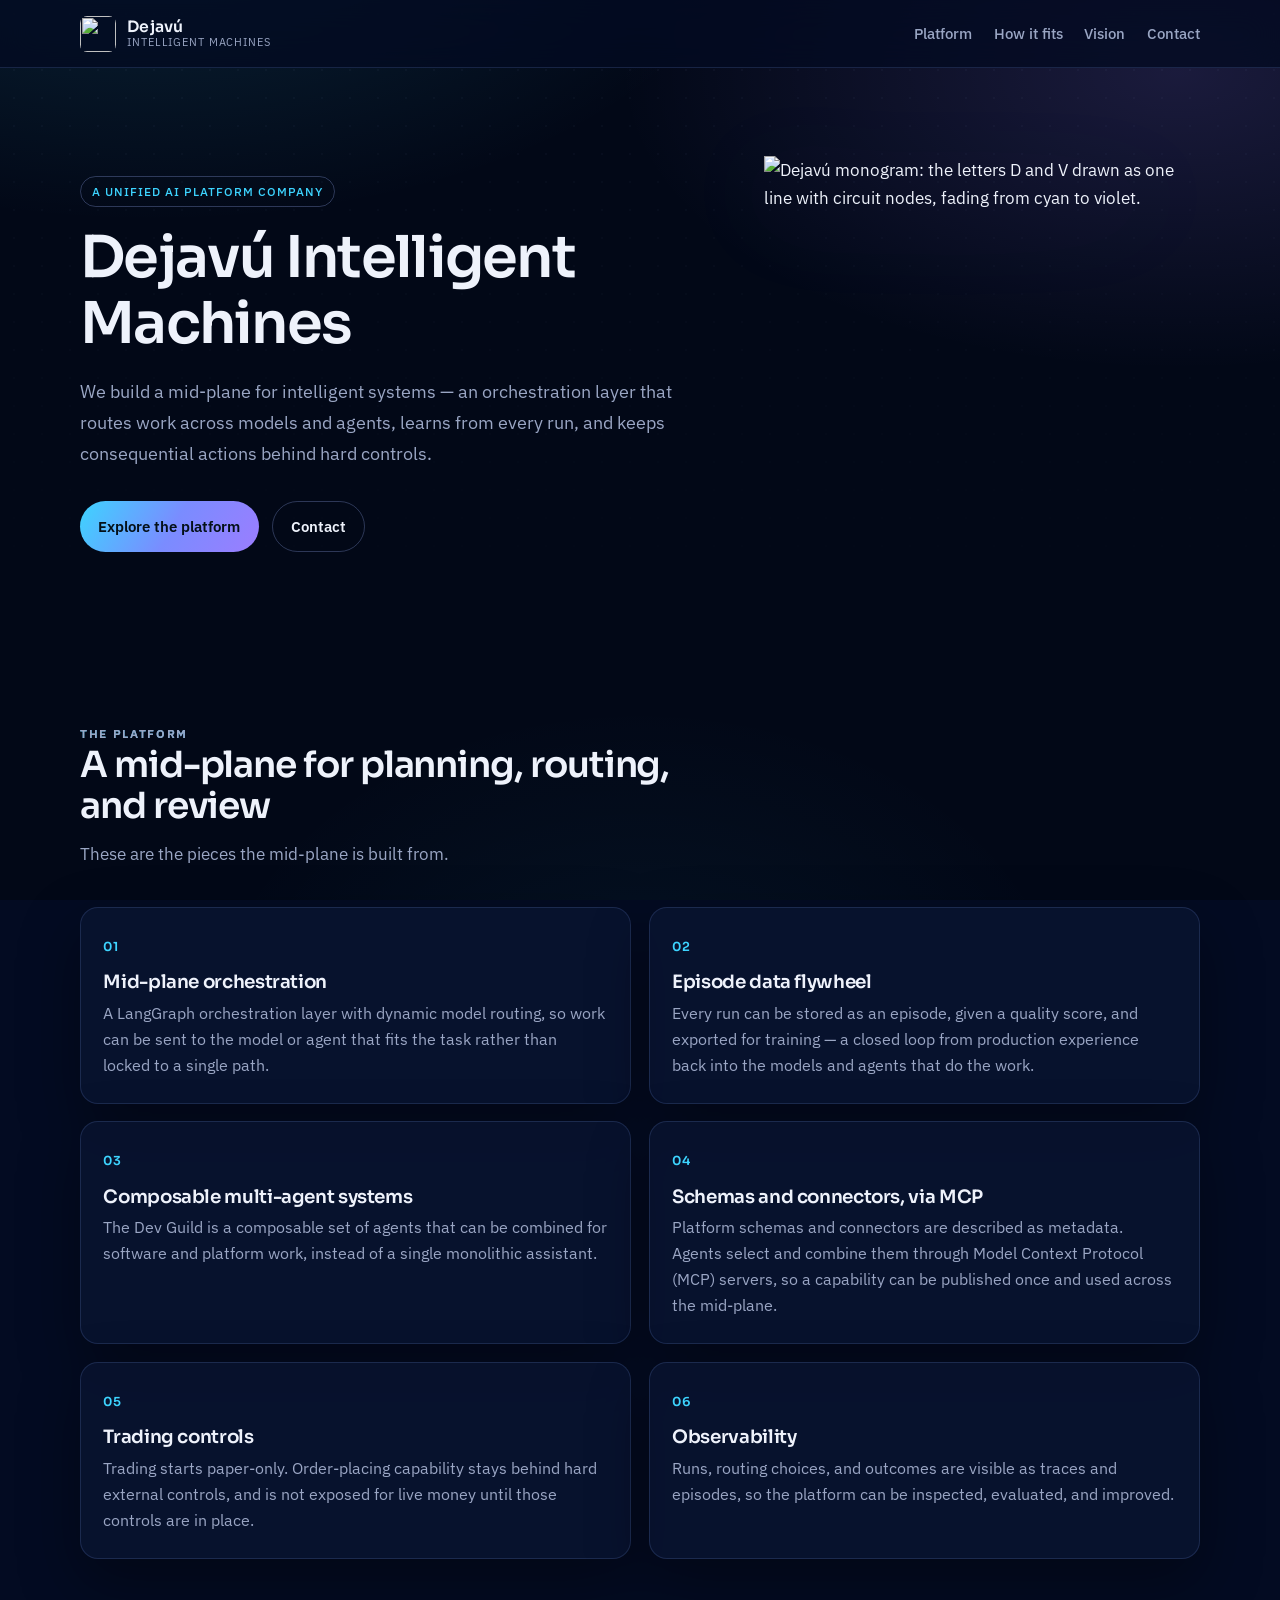
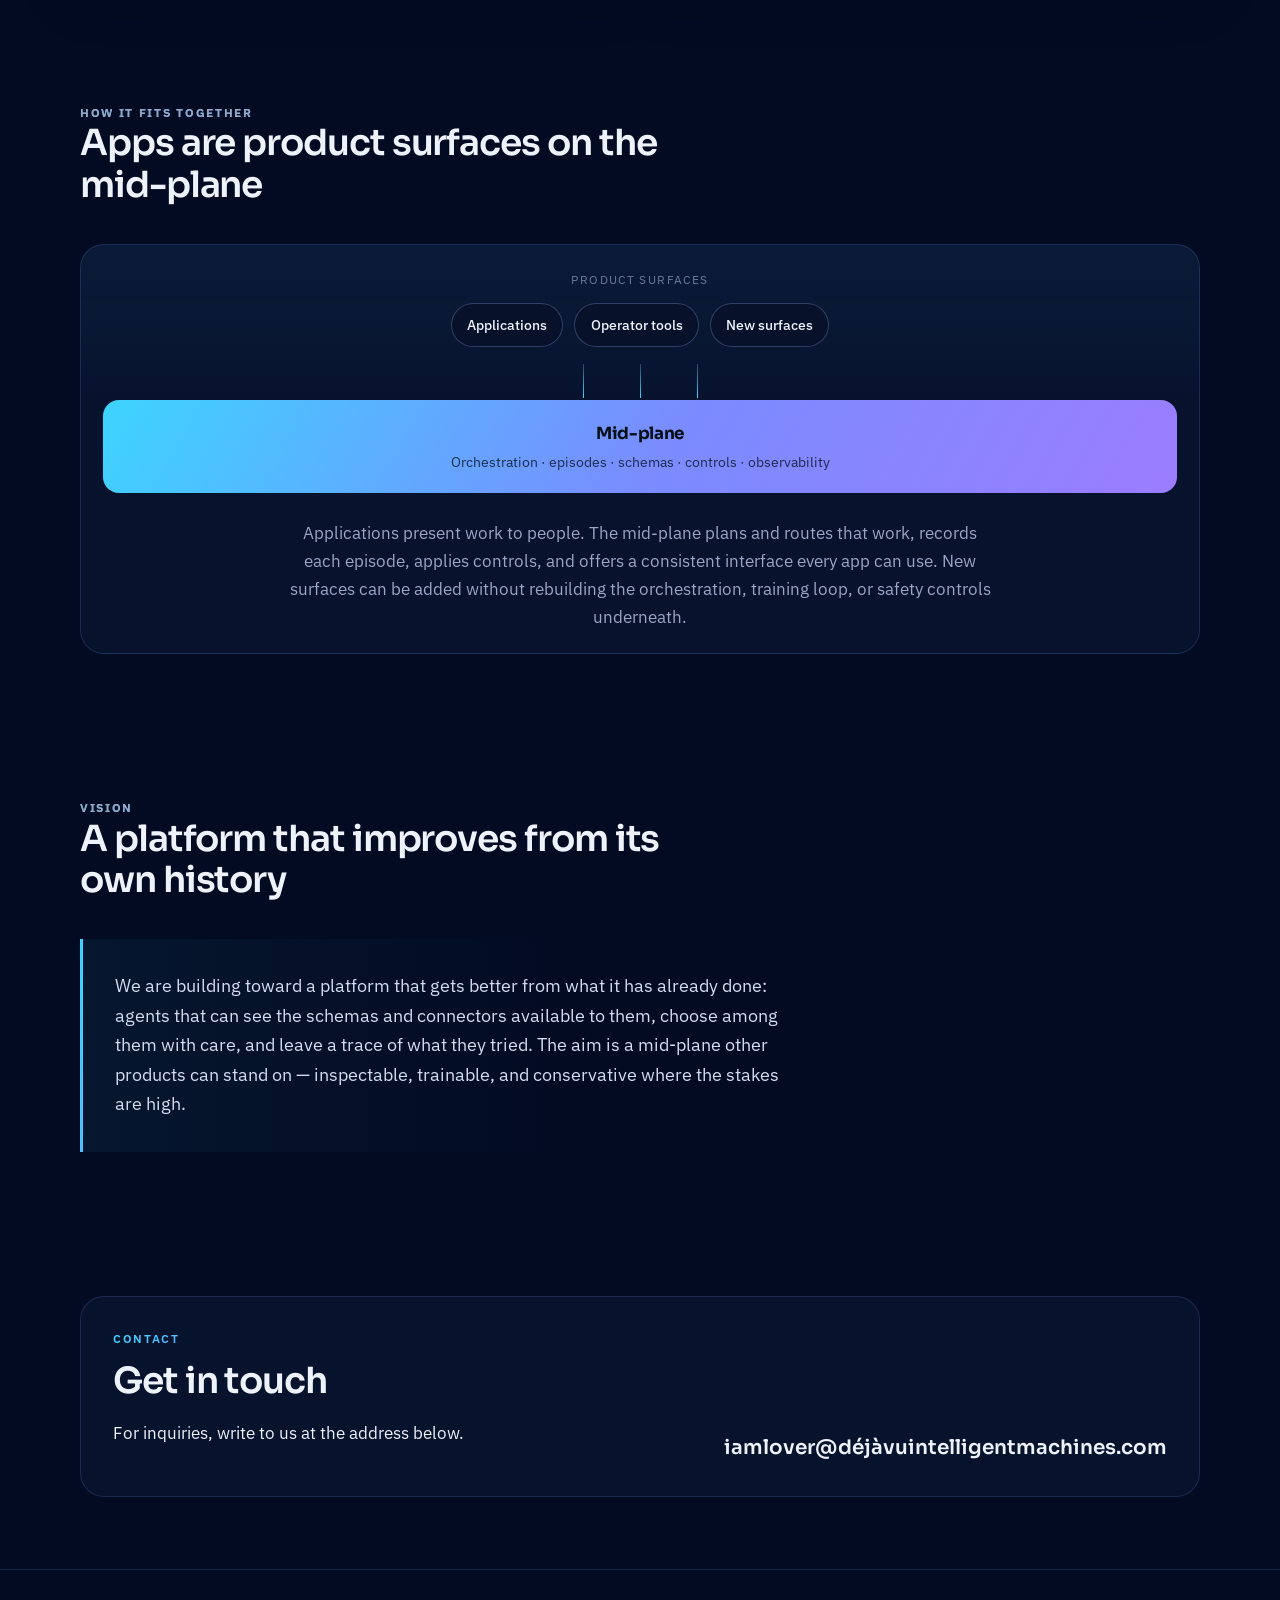
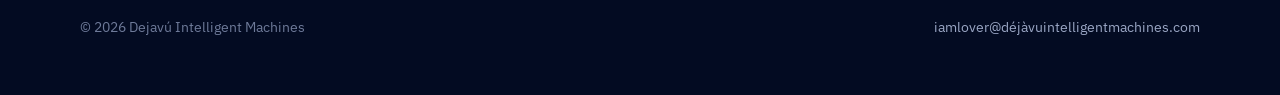
==== index.html @ 7bdebdb7 "Add Dejavú Intelligent Machines company website" ====
<!DOCTYPE html>
<html lang="en">
<head>
  <meta charset="utf-8">
  <meta name="viewport" content="width=device-width, initial-scale=1">
  <title>Dejavú Intelligent Machines — Unified AI Platform</title>
  <meta name="description" content="Dejavú Intelligent Machines is a unified AI platform company. We build a mid-plane for orchestration, closed-loop training, multi-agent systems, and hard controls.">
  <meta name="theme-color" content="#030b22">
  <link rel="canonical" href="https://xn--djvuintelligentmachines-54b7t.com/">
  <link rel="icon" href="assets/favicon.ico" sizes="any">
  <link rel="icon" type="image/png" sizes="32x32" href="assets/favicon-32.png">
  <link rel="apple-touch-icon" href="assets/apple-touch-icon.png">
  <meta property="og:type" content="website">
  <meta property="og:site_name" content="Dejavú Intelligent Machines">
  <meta property="og:title" content="Dejavú Intelligent Machines — Unified AI Platform">
  <meta property="og:description" content="A unified AI platform company. We build a mid-plane for orchestration, closed-loop training, multi-agent systems, and hard controls.">
  <meta property="og:url" content="https://xn--djvuintelligentmachines-54b7t.com/">
  <meta property="og:image" content="https://xn--djvuintelligentmachines-54b7t.com/assets/dejavu-logo-1-dv-monogram.jpg">
  <meta property="og:image:alt" content="Dejavú Intelligent Machines logo: a D and V drawn as one line with circuit nodes, in cyan and violet on navy.">
  <meta name="twitter:card" content="summary_large_image">
  <meta name="twitter:title" content="Dejavú Intelligent Machines — Unified AI Platform">
  <meta name="twitter:description" content="A unified AI platform company. We build a mid-plane for orchestration, closed-loop training, multi-agent systems, and hard controls.">
  <meta name="twitter:image" content="https://xn--djvuintelligentmachines-54b7t.com/assets/dejavu-logo-1-dv-monogram.jpg">
  <link rel="preconnect" href="https://fonts.googleapis.com">
  <link rel="preconnect" href="https://fonts.gstatic.com" crossorigin>
  <link href="https://fonts.googleapis.com/css2?family=IBM+Plex+Sans:wght@400;500;600&family=Sora:wght@500;600;700&display=swap" rel="stylesheet">
  <link rel="stylesheet" href="styles.css">
</head>
<body>
  <div class="atmosphere" aria-hidden="true"></div>
  <a class="skip" href="#main">Skip to content</a>
  <header class="site-header">
    <div class="header-inner">
      <a class="brand" href="#top">
        <img src="assets/logo-mark.png" width="36" height="36" alt="">
        <span class="brand-text">
          <strong>Dejavú</strong>
          <span>Intelligent Machines</span>
        </span>
      </a>
      <button class="nav-toggle" type="button" data-nav-toggle aria-controls="site-nav" aria-expanded="false" aria-label="Open menu">
        <span></span>
      </button>
      <nav class="nav" id="site-nav" data-nav aria-label="Primary">
        <ul>
          <li><a href="#platform">Platform</a></li>
          <li><a href="#fit">How it fits</a></li>
          <li><a href="#vision">Vision</a></li>
          <li><a href="#contact">Contact</a></li>
        </ul>
      </nav>
    </div>
  </header>

  <main id="main">
    <section class="hero" id="top">
      <div class="wrap hero-grid">
        <div>
          <p class="kicker">A unified AI platform company</p>
          <h1>Dejavú Intelligent Machines</h1>
          <p class="lead">We build a mid-plane for intelligent systems — an orchestration layer that routes work across models and agents, learns from every run, and keeps consequential actions behind hard controls.</p>
          <div class="actions">
            <a class="btn btn-primary" href="#platform">Explore the platform</a>
            <a class="btn btn-ghost" href="#contact">Contact</a>
          </div>
        </div>
        <div class="hero-mark">
          <img src="assets/logo-mark.png" width="512" height="512" alt="Dejavú monogram: the letters D and V drawn as one line with circuit nodes, fading from cyan to violet.">
        </div>
      </div>
    </section>

    <section id="platform">
      <div class="wrap">
        <div class="section-head">
          <p class="eyebrow">The platform</p>
          <h2>A mid-plane for planning, routing, and review</h2>
          <p>These are the pieces the mid-plane is built from.</p>
        </div>
        <div class="cards">
          <article class="card">
            <span class="card-index">01</span>
            <h3>Mid-plane orchestration</h3>
            <p>A LangGraph orchestration layer with dynamic model routing, so work can be sent to the model or agent that fits the task rather than locked to a single path.</p>
          </article>
          <article class="card">
            <span class="card-index">02</span>
            <h3>Episode data flywheel</h3>
            <p>Every run can be stored as an episode, given a quality score, and exported for training — a closed loop from production experience back into the models and agents that do the work.</p>
          </article>
          <article class="card">
            <span class="card-index">03</span>
            <h3>Composable multi-agent systems</h3>
            <p>The Dev Guild is a composable set of agents that can be combined for software and platform work, instead of a single monolithic assistant.</p>
          </article>
          <article class="card">
            <span class="card-index">04</span>
            <h3>Schemas and connectors, via MCP</h3>
            <p>Platform schemas and connectors are described as metadata. Agents select and combine them through Model Context Protocol (MCP) servers, so a capability can be published once and used across the mid-plane.</p>
          </article>
          <article class="card">
            <span class="card-index">05</span>
            <h3>Trading controls</h3>
            <p>Trading starts paper-only. Order-placing capability stays behind hard external controls, and is not exposed for live money until those controls are in place.</p>
          </article>
          <article class="card">
            <span class="card-index">06</span>
            <h3>Observability</h3>
            <p>Runs, routing choices, and outcomes are visible as traces and episodes, so the platform can be inspected, evaluated, and improved.</p>
          </article>
        </div>
      </div>
    </section>

    <section id="fit">
      <div class="wrap">
        <div class="section-head">
          <p class="eyebrow">How it fits together</p>
          <h2>Apps are product surfaces on the mid-plane</h2>
        </div>
        <div class="fit">
          <p class="fit-label">Product surfaces</p>
          <div class="surfaces">
            <span class="chip">Applications</span>
            <span class="chip">Operator tools</span>
            <span class="chip">New surfaces</span>
          </div>
          <div class="connectors" aria-hidden="true"><span></span><span></span><span></span></div>
          <div class="plane">
            <strong>Mid-plane</strong>
            <span>Orchestration · episodes · schemas · controls · observability</span>
          </div>
          <p class="fit-copy">Applications present work to people. The mid-plane plans and routes that work, records each episode, applies controls, and offers a consistent interface every app can use. New surfaces can be added without rebuilding the orchestration, training loop, or safety controls underneath.</p>
        </div>
      </div>
    </section>

    <section id="vision">
      <div class="wrap">
        <div class="section-head">
          <p class="eyebrow">Vision</p>
          <h2>A platform that improves from its own history</h2>
        </div>
        <div class="vision-panel">
          <p>We are building toward a platform that gets better from what it has already done: agents that can see the schemas and connectors available to them, choose among them with care, and leave a trace of what they tried. The aim is a mid-plane other products can stand on — inspectable, trainable, and conservative where the stakes are high.</p>
        </div>
      </div>
    </section>

    <section id="contact">
      <div class="wrap">
        <div class="contact-block">
          <div>
            <p class="eyebrow">Contact</p>
            <h2>Get in touch</h2>
            <p>For inquiries, write to us at the address below.</p>
          </div>
          <a class="email-link" href="mailto:iamlover@xn--djvuintelligentmachines-54b7t.com">iamlover@déjàvuintelligentmachines.com</a>
        </div>
      </div>
    </section>
  </main>

  <footer class="site-footer">
    <div class="footer-inner">
      <p>© 2026 Dejavú Intelligent Machines</p>
      <p><a href="mailto:iamlover@xn--djvuintelligentmachines-54b7t.com">iamlover@déjàvuintelligentmachines.com</a></p>
    </div>
  </footer>
  <script src="script.js"></script>
</body>
</html>
---- styles.css ----
/* Dejavú Intelligent Machines — company site */

:root {
  --bg: #030b22;
  --bg-deep: #020817;
  --bg-elevated: #0a1633;
  --surface: rgba(10, 22, 51, 0.72);
  --line: rgba(130, 170, 255, 0.16);
  --line-strong: rgba(157, 180, 255, 0.28);
  --text: #eef2fb;
  --muted: #9aa6c4;
  --faint: #6e7a99;
  --cyan: #3dd4ff;
  --cyan-deep: #1aa7e6;
  --violet: #9b7dff;
  --violet-deep: #7a5cff;
  --grad: linear-gradient(120deg, #3dd4ff 0%, #7a8cff 52%, #9b7dff 100%);
  --shadow: 0 24px 60px rgba(0, 0, 0, 0.35);
  --radius: 18px;
  --font-display: "Sora", system-ui, -apple-system, sans-serif;
  --font-body: "IBM Plex Sans", system-ui, -apple-system, sans-serif;
  --max: 1120px;
  --header-h: 4.25rem;
}

*,
*::before,
*::after {
  box-sizing: border-box;
}

html {
  scroll-behavior: smooth;
  scroll-padding-top: calc(var(--header-h) + 0.75rem);
}

body {
  margin: 0;
  color: var(--text);
  background: var(--bg);
  font-family: var(--font-body);
  font-size: 1.0625rem;
  line-height: 1.65;
  -webkit-font-smoothing: antialiased;
  text-rendering: optimizeLegibility;
}

img {
  max-width: 100%;
  height: auto;
  display: block;
}

a {
  color: var(--cyan);
  text-decoration-thickness: 1px;
  text-underline-offset: 0.18em;
}

a:hover {
  color: #8be7ff;
}

:focus-visible {
  outline: 2px solid var(--cyan);
  outline-offset: 3px;
}

.skip {
  position: absolute;
  left: 1rem;
  top: -3.5rem;
  z-index: 80;
  padding: 0.55rem 0.85rem;
  background: var(--bg-elevated);
  color: var(--text);
  border-radius: 0.4rem;
}

.skip:focus {
  top: 1rem;
}

/* Background atmosphere */
.atmosphere {
  pointer-events: none;
  position: fixed;
  inset: 0;
  z-index: -1;
  background:
    radial-gradient(1000px 520px at 12% -10%, rgba(61, 212, 255, 0.14), transparent 60%),
    radial-gradient(900px 480px at 92% 8%, rgba(155, 125, 255, 0.16), transparent 62%),
    radial-gradient(800px 600px at 50% 115%, rgba(61, 212, 255, 0.06), transparent 55%),
    var(--bg-deep);
}

.atmosphere::after {
  content: "";
  position: absolute;
  inset: 0;
  opacity: 0.35;
  background-image: radial-gradient(rgba(180, 200, 255, 0.16) 1px, transparent 1px);
  background-size: 28px 28px;
  mask-image: linear-gradient(to bottom, rgba(0, 0, 0, 0.7), transparent 70%);
}

.wrap {
  width: min(var(--max), calc(100% - 2.5rem));
  margin-inline: auto;
}

/* Header */
.site-header {
  position: sticky;
  top: 0;
  z-index: 40;
  height: var(--header-h);
  display: flex;
  align-items: center;
  border-bottom: 1px solid var(--line);
  background: rgba(3, 11, 34, 0.78);
  backdrop-filter: blur(16px);
  -webkit-backdrop-filter: blur(16px);
}

.header-inner {
  width: min(var(--max), calc(100% - 2.5rem));
  margin-inline: auto;
  display: flex;
  align-items: center;
  justify-content: space-between;
  gap: 1rem;
}

.brand {
  display: flex;
  align-items: center;
  gap: 0.7rem;
  color: var(--text);
  text-decoration: none;
}

.brand:hover {
  color: var(--text);
}

.brand img {
  width: 2.25rem;
  height: 2.25rem;
  border-radius: 0.45rem;
}

.brand-text {
  display: flex;
  flex-direction: column;
  line-height: 1.15;
}

.brand-text strong {
  font-family: var(--font-display);
  font-weight: 600;
  font-size: 0.98rem;
  letter-spacing: 0.01em;
}

.brand-text span {
  font-size: 0.68rem;
  letter-spacing: 0.08em;
  text-transform: uppercase;
  color: var(--muted);
}

.nav-toggle {
  display: none;
  width: 2.6rem;
  height: 2.6rem;
  border: 1px solid var(--line);
  border-radius: 0.55rem;
  background: transparent;
  color: var(--text);
  cursor: pointer;
}

.nav-toggle span,
.nav-toggle span::before,
.nav-toggle span::after {
  display: block;
  width: 1.05rem;
  height: 1.5px;
  background: currentColor;
  position: relative;
  margin: 0 auto;
}

.nav-toggle span::before,
.nav-toggle span::after {
  content: "";
  position: absolute;
  left: 0;
}

.nav-toggle span::before { top: -5px; }
.nav-toggle span::after { top: 5px; }

.nav ul {
  display: flex;
  gap: 1.35rem;
  list-style: none;
  margin: 0;
  padding: 0;
}

.nav a {
  color: var(--muted);
  text-decoration: none;
  font-size: 0.92rem;
  font-weight: 500;
}

.nav a:hover,
.nav a:focus-visible {
  color: var(--text);
}

/* Hero */
.hero {
  padding: 5.5rem 0 5rem;
}

.hero-grid {
  display: grid;
  grid-template-columns: 1.15fr 0.85fr;
  gap: 3rem;
  align-items: center;
}

.kicker {
  display: inline-block;
  margin: 0 0 1.1rem;
  padding: 0.28rem 0.7rem;
  border: 1px solid var(--line-strong);
  border-radius: 999px;
  color: var(--cyan);
  font-size: 0.78rem;
  font-weight: 500;
  letter-spacing: 0.08em;
  text-transform: uppercase;
}

h1, h2, h3 {
  font-family: var(--font-display);
  line-height: 1.15;
  letter-spacing: -0.03em;
  font-weight: 600;
}

h1 {
  margin: 0 0 1.15rem;
  font-size: clamp(2.2rem, 5vw, 3.6rem);
}

.lead {
  margin: 0 0 2rem;
  max-width: 38rem;
  color: var(--muted);
  font-size: 1.15rem;
  line-height: 1.7;
}

.actions {
  display: flex;
  flex-wrap: wrap;
  gap: 0.8rem;
}

.btn {
  display: inline-flex;
  align-items: center;
  justify-content: center;
  padding: 0.75rem 1.15rem;
  border-radius: 999px;
  text-decoration: none;
  font-weight: 600;
  font-size: 0.95rem;
  transition: transform 0.15s ease, background 0.15s ease, border-color 0.15s ease;
}

.btn:hover {
  transform: translateY(-1px);
}

.btn-primary {
  color: #041018;
  background: var(--grad);
  border: 0;
}

.btn-primary:hover {
  color: #041018;
}

.btn-ghost {
  color: var(--text);
  border: 1px solid var(--line-strong);
  background: transparent;
}

.btn-ghost:hover {
  color: var(--text);
  border-color: var(--cyan);
}

.hero-mark {
  display: flex;
  justify-content: center;
}

.hero-mark img {
  width: min(100%, 26rem);
  filter: drop-shadow(0 18px 50px rgba(80, 140, 255, 0.2));
}

/* Sections */
section {
  padding: 4.5rem 0;
}

.section-head {
  max-width: 40rem;
  margin-bottom: 2.4rem;
}

.eyebrow {
  margin: 0 0 0.7rem;
  font-size: 0.75rem;
  font-weight: 600;
  letter-spacing: 0.14em;
  text-transform: uppercase;
  background: var(--grad);
  -webkit-background-clip: text;
  background-clip: text;
  color: transparent;
}

h2 {
  margin: 0 0 0.85rem;
  font-size: clamp(1.7rem, 3vw, 2.25rem);
}

.section-head p {
  margin: 0;
  color: var(--muted);
}

/* Platform cards */
.cards {
  display: grid;
  grid-template-columns: repeat(2, 1fr);
  gap: 1.1rem;
}

.card {
  padding: 1.45rem 1.4rem 1.5rem;
  border: 1px solid var(--line);
  border-radius: var(--radius);
  background: var(--surface);
  box-shadow: var(--shadow);
}

.card-index {
  display: inline-block;
  margin-bottom: 0.85rem;
  font-family: var(--font-display);
  font-size: 0.78rem;
  font-weight: 600;
  letter-spacing: 0.08em;
  color: var(--cyan);
}

h3 {
  margin: 0 0 0.55rem;
  font-size: 1.15rem;
  letter-spacing: -0.02em;
}

.card p {
  margin: 0;
  color: var(--muted);
  font-size: 0.98rem;
}

/* Fit diagram */
.fit {
  border: 1px solid var(--line);
  border-radius: 24px;
  padding: 1.6rem 1.4rem 1.4rem;
  background:
    linear-gradient(180deg, rgba(61, 212, 255, 0.05), transparent 40%),
    var(--surface);
}

.fit-label {
  text-align: center;
  margin: 0 0 0.9rem;
  font-size: 0.72rem;
  letter-spacing: 0.12em;
  text-transform: uppercase;
  color: var(--faint);
}

.surfaces {
  display: flex;
  justify-content: center;
  flex-wrap: wrap;
  gap: 0.7rem;
  margin-bottom: 1.1rem;
}

.chip {
  padding: 0.55rem 0.95rem;
  border: 1px solid var(--line-strong);
  border-radius: 999px;
  background: rgba(8, 16, 40, 0.7);
  font-size: 0.9rem;
  font-weight: 500;
}

.connectors {
  display: flex;
  justify-content: center;
  gap: 3.5rem;
  height: 2.1rem;
  margin-bottom: 0.15rem;
}

.connectors span {
  width: 1px;
  background: linear-gradient(to bottom, var(--line-strong), var(--cyan));
}

.plane {
  border-radius: 16px;
  padding: 1.2rem 1rem 1.15rem;
  text-align: center;
  color: var(--text);
  background: var(--grad);
}

.plane strong {
  display: block;
  font-family: var(--font-display);
  font-size: 1.05rem;
  color: #041018;
  letter-spacing: -0.02em;
}

.plane span {
  display: block;
  margin-top: 0.25rem;
  color: rgba(4, 16, 24, 0.78);
  font-size: 0.88rem;
}

.fit-copy {
  margin: 1.6rem auto 0;
  max-width: 44rem;
  text-align: center;
  color: var(--muted);
}

/* Vision */
.vision-panel {
  max-width: 46rem;
  padding: 2rem 2rem 2.1rem;
  border-left: 3px solid transparent;
  border-image: var(--grad) 1;
  background: linear-gradient(90deg, rgba(61, 212, 255, 0.06), transparent 70%);
}

.vision-panel p {
  margin: 0;
  font-size: 1.12rem;
  color: #d5dcf0;
}

/* Contact */
.contact-block {
  display: flex;
  flex-wrap: wrap;
  align-items: flex-end;
  justify-content: space-between;
  gap: 1.5rem;
  padding: 2rem;
  border: 1px solid var(--line);
  border-radius: 24px;
  background: var(--surface);
}

.contact-block h2 {
  margin-bottom: 0.4rem;
}

.email-link {
  font-family: var(--font-display);
  font-size: clamp(1rem, 2.4vw, 1.25rem);
  font-weight: 600;
  color: var(--text);
  text-decoration: none;
  word-break: break-word;
}

.email-link:hover {
  color: var(--cyan);
  background: var(--grad);
  -webkit-background-clip: text;
  background-clip: text;
  color: transparent;
}

/* Footer */
.site-footer {
  padding: 2rem 0 2.6rem;
  border-top: 1px solid var(--line);
  color: var(--faint);
  font-size: 0.88rem;
}

.footer-inner {
  width: min(var(--max), calc(100% - 2.5rem));
  margin-inline: auto;
  display: flex;
  flex-wrap: wrap;
  justify-content: space-between;
  gap: 0.8rem;
}

.site-footer a {
  color: var(--muted);
  text-decoration: none;
}

.site-footer a:hover {
  color: var(--text);
}

/* 404 */
.page-simple {
  min-height: calc(100vh - 8rem);
  display: grid;
  place-items: center;
  text-align: center;
  padding: 4rem 1.25rem;
}

.page-simple h1 {
  font-size: 2.2rem;
}

.page-simple p {
  color: var(--muted);
  margin: 0 0 1.5rem;
}

/* Responsive */
@media (max-width: 860px) {
  .hero-grid {
    grid-template-columns: 1fr;
    gap: 2.4rem;
  }

  .hero {
    padding: 3.4rem 0 3.2rem;
  }

  .hero-mark {
    order: -1;
  }

  .hero-mark img {
    width: min(100%, 18rem);
  }

  .cards {
    grid-template-columns: 1fr;
  }

  .nav-toggle {
    display: inline-flex;
    align-items: center;
    justify-content: center;
  }

  .nav {
    display: none;
    position: absolute;
    top: var(--header-h);
    left: 0;
    right: 0;
    padding: 0.75rem 1.25rem 1.1rem;
    background: rgba(3, 11, 34, 0.96);
    border-bottom: 1px solid var(--line);
  }

  .nav.is-open {
    display: block;
  }

  .nav ul {
    flex-direction: column;
    gap: 0.15rem;
  }

  .nav a {
    display: block;
    padding: 0.7rem 0.2rem;
  }

  .nav {
    top: 100%;
  }

  .connectors {
    gap: 2rem;
  }
}

@media (max-width: 520px) {
  .wrap,
  .header-inner,
  .footer-inner {
    width: min(var(--max), calc(100% - 1.5rem));
  }

  .contact-block,
  .vision-panel,
  .fit {
    padding-inline: 1.15rem;
  }

  .brand-text span {
    display: none;
  }
}

@media (prefers-reduced-motion: reduce) {
  html { scroll-behavior: auto; }
  .btn { transition: none; }
}
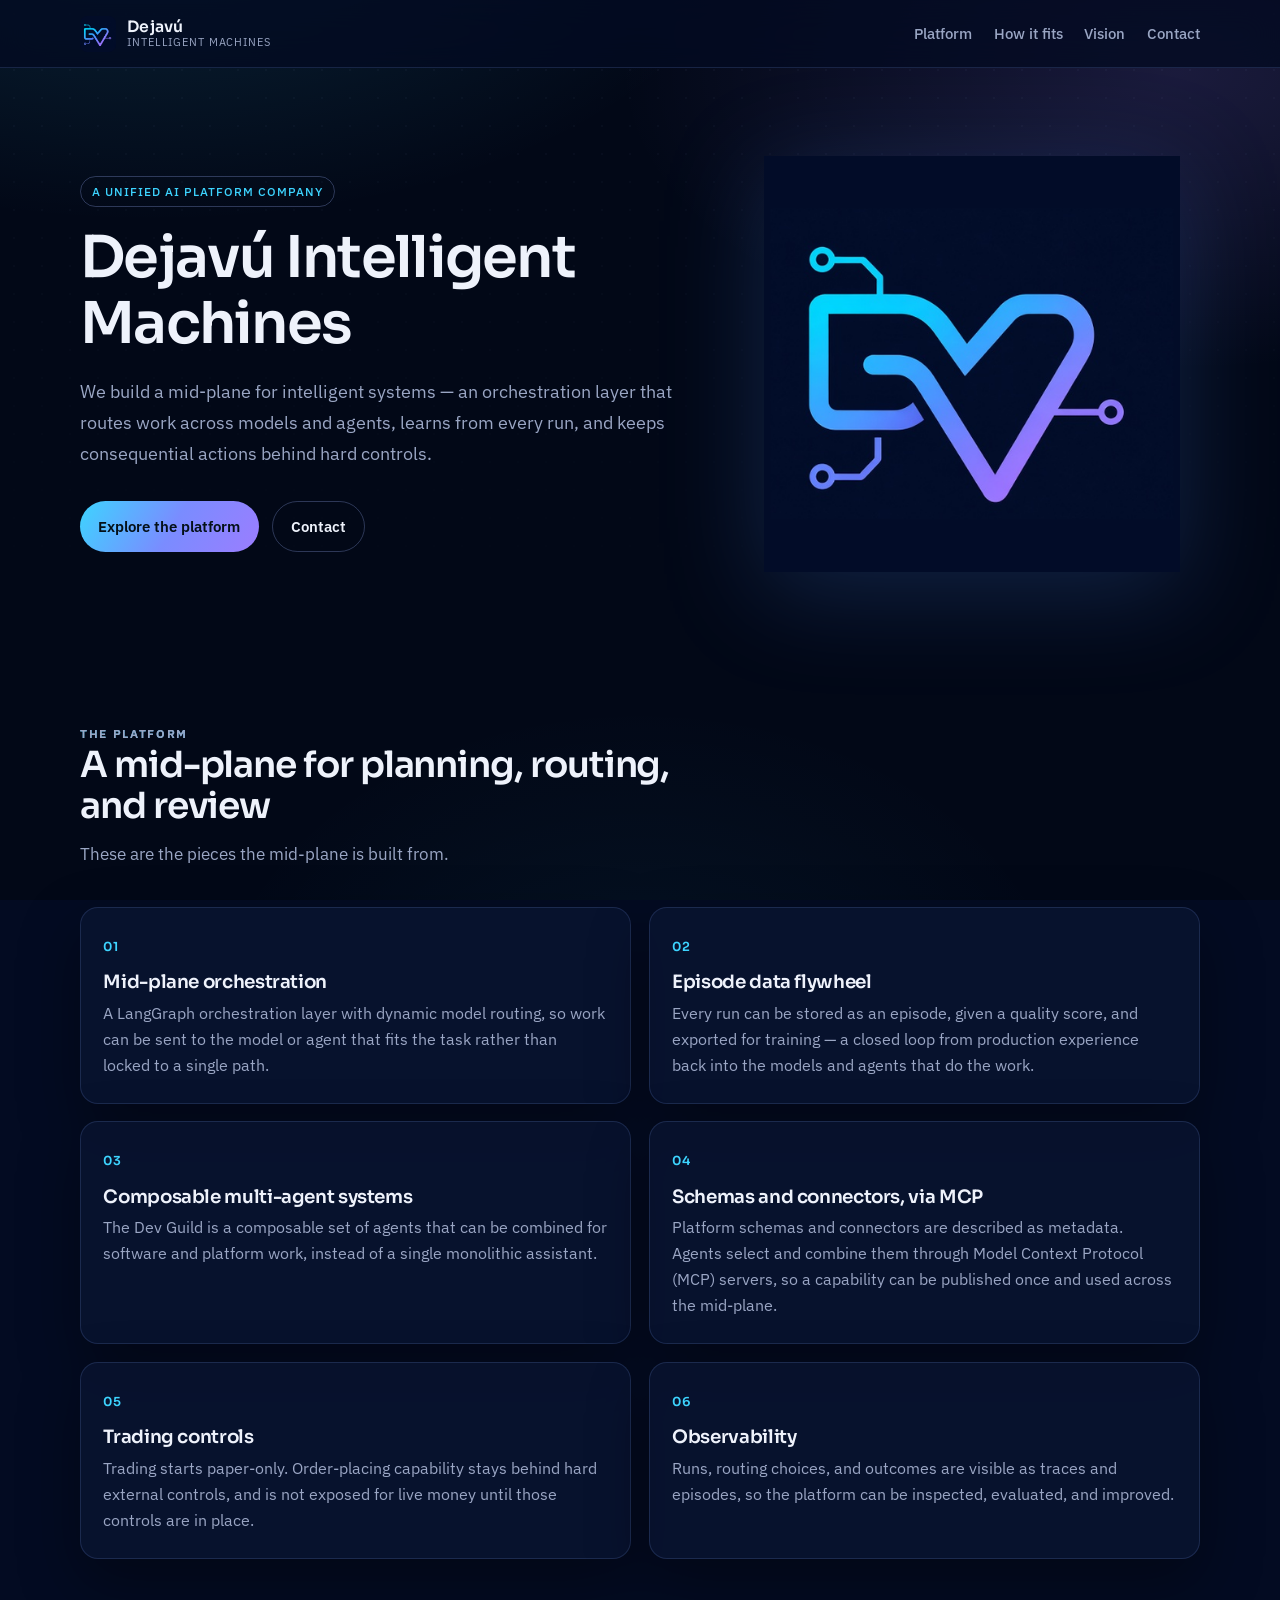
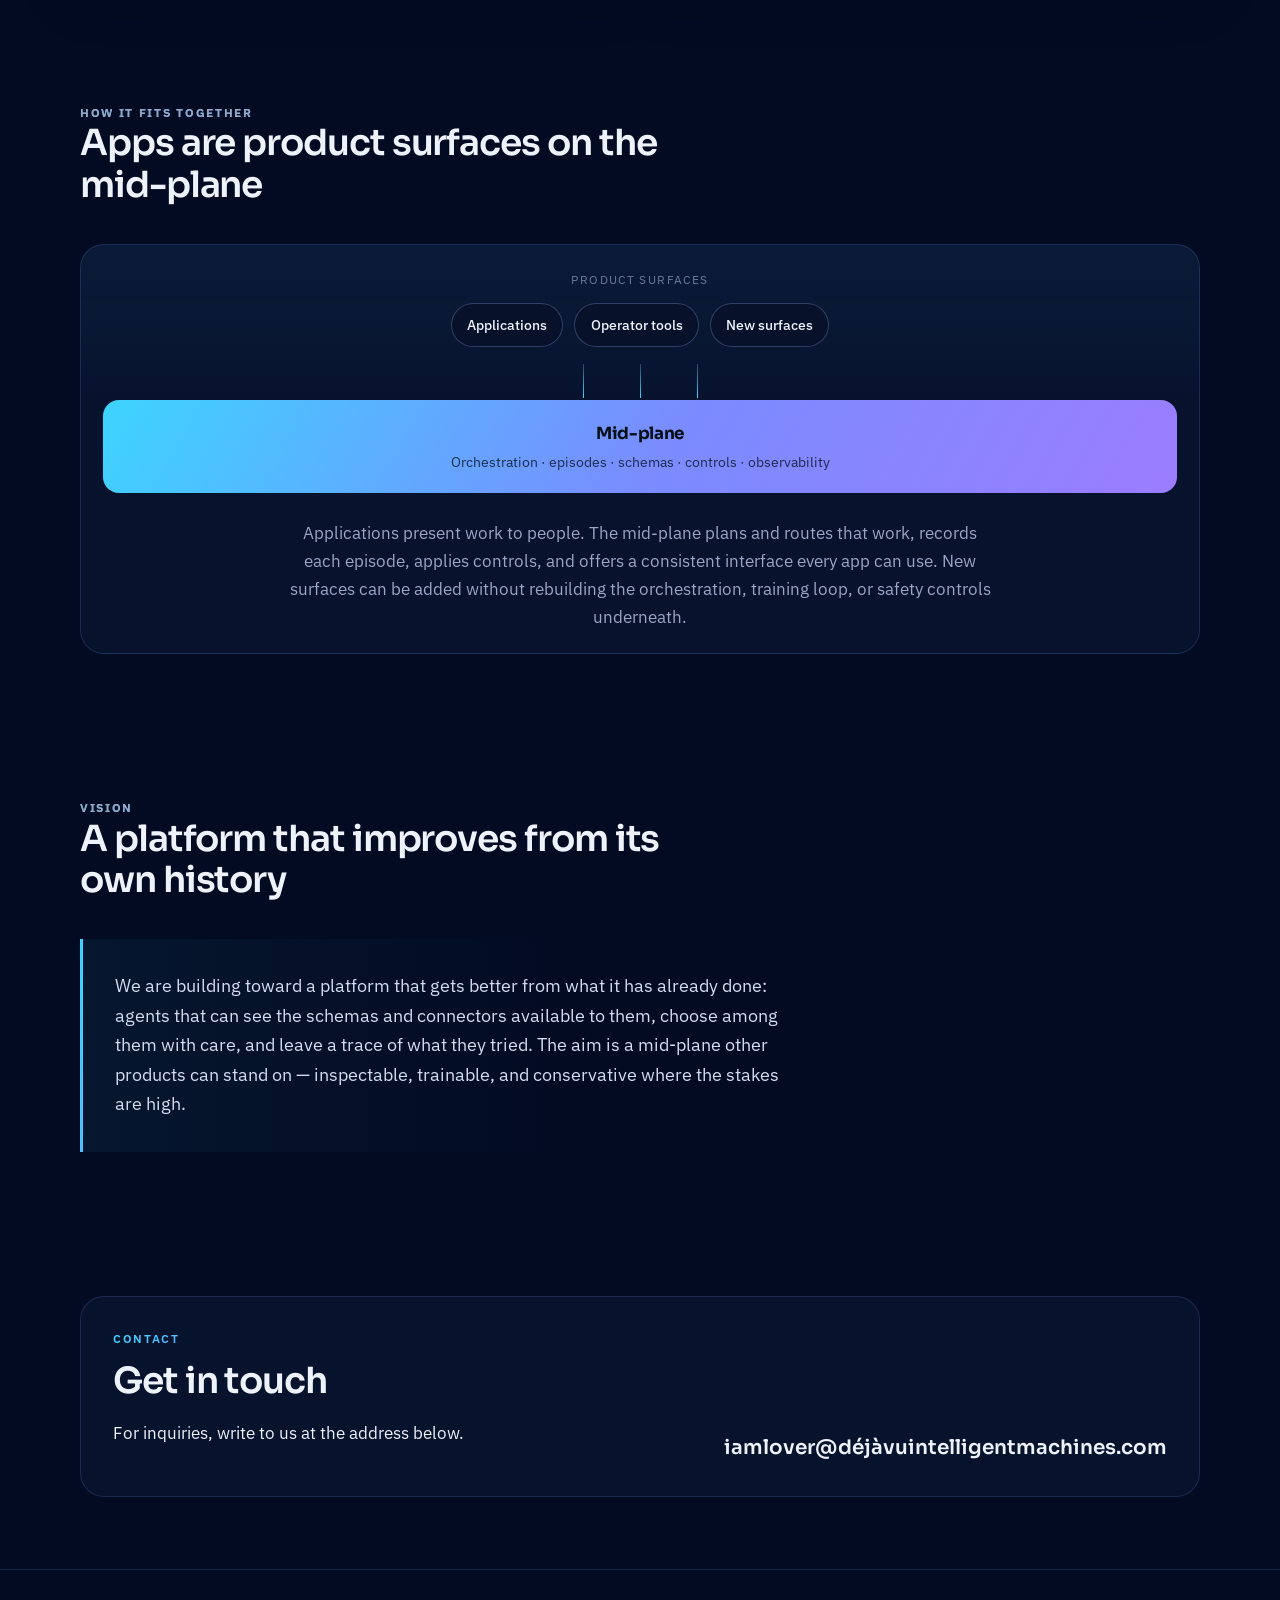
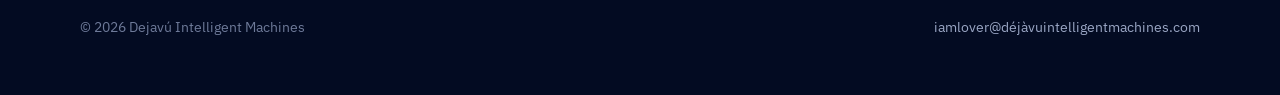
==== commit 3eb5a855: "Point the site at SVG logo and favicon assets" ====
--- a/index.html
+++ b/index.html
@@ -7,20 +7,20 @@
   <meta name="description" content="Dejavú Intelligent Machines is a unified AI platform company. We build a mid-plane for orchestration, closed-loop training, multi-agent systems, and hard controls.">
   <meta name="theme-color" content="#030b22">
   <link rel="canonical" href="https://xn--djvuintelligentmachines-54b7t.com/">
-  <link rel="icon" href="assets/favicon.ico" sizes="any">
-  <link rel="icon" type="image/png" sizes="32x32" href="assets/favicon-32.png">
-  <link rel="apple-touch-icon" href="assets/apple-touch-icon.png">
+  <link rel="icon" href="assets/favicon.svg" type="image/svg+xml">
+  <link rel="icon" type="image/png" sizes="32x32" href="assets/favicon.svg">
+  <link rel="apple-touch-icon" href="assets/apple-touch-icon.svg">
   <meta property="og:type" content="website">
   <meta property="og:site_name" content="Dejavú Intelligent Machines">
   <meta property="og:title" content="Dejavú Intelligent Machines — Unified AI Platform">
   <meta property="og:description" content="A unified AI platform company. We build a mid-plane for orchestration, closed-loop training, multi-agent systems, and hard controls.">
   <meta property="og:url" content="https://xn--djvuintelligentmachines-54b7t.com/">
-  <meta property="og:image" content="https://xn--djvuintelligentmachines-54b7t.com/assets/dejavu-logo-1-dv-monogram.jpg">
+  <meta property="og:image" content="https://xn--djvuintelligentmachines-54b7t.com/assets/dejavu-logo-1-dv-monogram.svg">
   <meta property="og:image:alt" content="Dejavú Intelligent Machines logo: a D and V drawn as one line with circuit nodes, in cyan and violet on navy.">
   <meta name="twitter:card" content="summary_large_image">
   <meta name="twitter:title" content="Dejavú Intelligent Machines — Unified AI Platform">
   <meta name="twitter:description" content="A unified AI platform company. We build a mid-plane for orchestration, closed-loop training, multi-agent systems, and hard controls.">
-  <meta name="twitter:image" content="https://xn--djvuintelligentmachines-54b7t.com/assets/dejavu-logo-1-dv-monogram.jpg">
+  <meta name="twitter:image" content="https://xn--djvuintelligentmachines-54b7t.com/assets/dejavu-logo-1-dv-monogram.svg">
   <link rel="preconnect" href="https://fonts.googleapis.com">
   <link rel="preconnect" href="https://fonts.gstatic.com" crossorigin>
   <link href="https://fonts.googleapis.com/css2?family=IBM+Plex+Sans:wght@400;500;600&family=Sora:wght@500;600;700&display=swap" rel="stylesheet">
@@ -32,7 +32,7 @@
   <header class="site-header">
     <div class="header-inner">
       <a class="brand" href="#top">
-        <img src="assets/logo-mark.png" width="36" height="36" alt="">
+        <img src="assets/logo-mark.svg" width="36" height="36" alt="">
         <span class="brand-text">
           <strong>Dejavú</strong>
           <span>Intelligent Machines</span>
@@ -65,7 +65,7 @@
           </div>
         </div>
         <div class="hero-mark">
-          <img src="assets/logo-mark.png" width="512" height="512" alt="Dejavú monogram: the letters D and V drawn as one line with circuit nodes, fading from cyan to violet.">
+          <img src="assets/logo-mark.svg" width="512" height="512" alt="Dejavú monogram: the letters D and V drawn as one line with circuit nodes, fading from cyan to violet.">
         </div>
       </div>
     </section>
